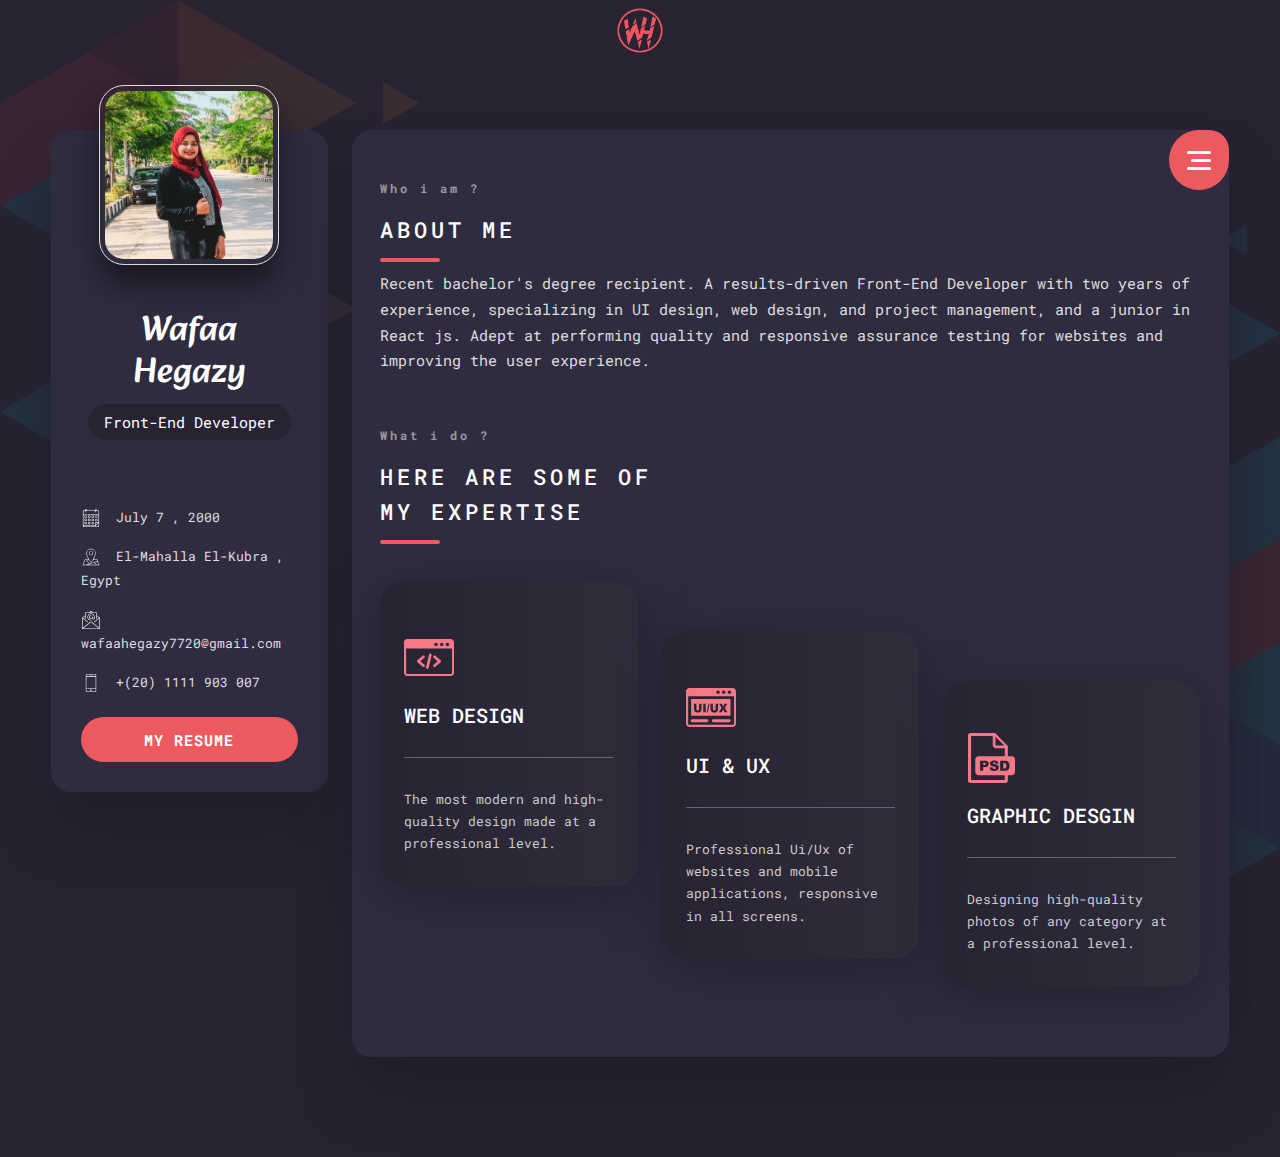
==== index.html @ aab4fcdc "first commit" ====
<!DOCTYPE html>
<html lang="">
<head>
    <meta charset="utf-8">
    <meta http-equiv="X-UA-Compatible" content="IE=edge" />
    <meta name="viewport" content="width=device-width, initial-scale=1, shrink-to-fit=no">
    <meta name="description" content="">
    <meta name="keyword" content="">
    <meta name="author" content="Wafaa Hegazy">
    <!--Page Name-->
    <title>Wafaa Hegazy | Home</title>
    <!--Page Icon-->
    <link rel="shortcut icon" href="images/logo.png" type="image/x-icon"/>
    <!--Bootstrap with RTL-->
    <!-- <link rel="stylesheet" href="css/lib/bootstrap.rtl.css"> -->
    <!--Bootstrap with LTR-->
    <link rel="stylesheet" href="css/lib/bootstrap.min.css">
    <!-- Bootstrap icons  -->
    <link rel="stylesheet" href="https://cdn.jsdelivr.net/npm/bootstrap-icons@1.7.2/font/bootstrap-icons.css">
    <!-- Fontawosome icons  -->
    <link rel="stylesheet" href="https://cdnjs.cloudflare.com/ajax/libs/font-awesome/6.1.1/css/all.min.css" integrity="sha512-KfkfwYDsLkIlwQp6LFnl8zNdLGxu9YAA1QvwINks4PhcElQSvqcyVLLD9aMhXd13uQjoXtEKNosOWaZqXgel0g==" crossorigin="anonymous" referrerpolicy="no-referrer" />    <!--Css Files & Libraries-->
    <!-- Font & Libraries  -->
    <link href="https://fonts.googleapis.com/css2?family=Alkatra:wght@400;500;600;700&family=Roboto+Mono:wght@100;200;300;400;500;600;700&display=swap" rel="stylesheet">
    <link rel="stylesheet" href="css//lib/animate.css">
    <link rel="stylesheet" href="css/lib/jquery.fancybox.css">
    <link rel="stylesheet" href="css/lib/swiper.min.css">
    <link rel="stylesheet" href="css/style.css">
    <link rel="stylesheet" href="css/media.css">
    <!--With LTR -->
    <!-- <link rel="stylesheet" href="css/style-ar.css"> -->
</head>
<body class="bg-triangles">

    <!--Start navs-container -->
    <nav class="navbar navbar-expand-lg navbar-fixed-top">
        <div class="container">
            <a class="navbar-brand m-auto" href="index.html">
                <img src="images/logo.png" class="logo filterPrimary" alt=""/>
            </a>
            <div id="modeSwitcher" class="me-4 ">
                <input type="checkbox" class="checkbox" id="chk" />
                <label class="label" for="chk">
                    <img src="images/icons/dark_mode.png" class="icon dark_mode_icon" alt=""/>
                    <img src="images/icons/light_mode.png" class="icon light_mode_icon" alt=""/>
                </label>
            </div>
        </div>
    </nav>

    <main>

        <!-- Start content-sec -->
        <section class="content-sec section">
            <div class="container-fluid">
                <div class="row">
                    <div class="col-lg-3">
                        <div class="side-nav box">
                            <div class="image-content">
                                <img src="images/profile-pic.jpg" class="profile-pic">
                            </div>
                            <div class="profile-info">
                                <h5 class="name">Wafaa Hegazy</h5>
                                <span class="job-title">Front-End Developer</span>
                                <div class="social-links">
                                    <a href="https://www.facebook.com/Wafaa.Muhmmed.77"  target="_blank"><i class="fab fa-facebook-f"></i></a>
                                    <a href="https://twitter.com/wafaahegazy77"  target="_blank"><i class="fab fa-twitter"></i></a>
                                    <a href="https://www.linkedin.com/in/wafaa-hegazy-7121a21aa/"  target="_blank"><i class="fab fa-linkedin-in"></i></a>
                                    <a href="https://wa.me/+2001061184925"  target="_blank"><i class="fab fa-whatsapp"></i></a>
                                </div>
                                <div class="personal-info mt-3">
                                    <div class="item">
                                        <img src="images/icons/calendar.svg"> <span>July 7 , 2000</span>
                                    </div>
                                    <div class="item">
                                        <img src="images/icons/location.svg"> <span>El-Mahalla El-Kubra , Egypt</span>
                                    </div>
                                    <a href="mailto:wafaahegazy7720@gmail.com" target="_blank" class="item">
                                        <img src="images/icons/email.svg"> <span>wafaahegazy7720@gmail.com</span>
                                    </a>
                                    <a href="tel: 01111903007"  target="_blank" class="item">
                                        <img src="images/icons/mobile-phone.svg"> <span>+(20) 1111 903 007</span>
                                    </a>
                                    <input value="MY RESUME" class="btn mt-4 btn-cv" onclick="window.open('images/cv/wafaa-hegazy.pdf'); return true;">
                                </div>
                            </div>
                        </div>
                    </div>
                    <div class="col-lg-9">
                        <div class="content-inner box">
                            <!--Menu-->
                            <div class="menu-container">
                                <!-- Toggler -->
                                <div class="circle-menu">
                                    <div class="hamburger">
                                        <div class="line"></div>
                                        <div class="line"></div>
                                        <div class="line"></div>
                                    </div>
                                </div>
                                <!-- menu -->
                                <div class="inner-menu js-menu">
                                    <ul class="nav">
                                        <li class="nav_item" ><a class="active" href="index.html">Home</a></li>
                                        <li class="nav_item" ><a href="skills.html">Skills</a></li>
                                        <li class="nav_item" ><a href="experience.html">Work Experience</a></li>
                                        <li class="nav_item" ><a href="portfolio.html">Portfolio</a></li>
                                    </ul>
                                </div>
                            </div>

                            <!--About-text-->
                            <div class="text-content">
                                <span class="small-title">Who i am ?</span>
                                <h3 class="title">About Me</h3>
                                <p class="p">
                                    Recent bachelor's degree recipient. A results-driven Front-End Developer with two years of experience, specializing in UI design, web design, and project management, and a junior in React js. Adept at performing quality and responsive assurance testing for websites and improving the user experience.
                                </p>
                            </div>

                            <!-- services_box -->
                            <div class="services_box text-content mt-5">
                                <span class="small-title">What i do ?</span>
                                <h3 class="title mb-5">here are some of <br> my expertise </h3>
                                <div class="row mt-4">
                                    <div class="col-lg-4">
                                        <div class="expertise_card">
                                            <div class="icon">
                                                <img src="images/icons/services-1.svg" class="icon" alt=""/>
                                            </div>
                                            <div class="text">
                                                <h6 class="card_title">WEB DESIGN</h6>
                                                <p class="det">
                                                    The most modern and high-quality design made at a professional level.
                                                </p>
                                            </div>
                                        </div>
                                    </div>
                                    <div class="col-lg-4">
                                        <div class="expertise_card">
                                            <div class="icon">
                                                <img src="images/icons/services-2.svg" class="icon" alt=""/>
                                            </div>
                                            <div class="text">
                                                <h6 class="card_title">UI & UX</h6>
                                                <p class="det">
                                                    Professional Ui/Ux of websites and mobile applications, responsive in all screens.
                                                </p>
                                            </div>
                                        </div>
                                    </div>
                                    <div class="col-lg-4">
                                        <div class="expertise_card">
                                            <div class="icon">
                                                <img src="images/icons/services-3.svg" class="icon" alt=""/>
                                                
                                            </div>
                                            <div class="text">
                                                <h6 class="card_title">Graphic Desgin</h6>
                                                <p class="det">
                                                    Designing high-quality photos of any category at a professional level.
                                                </p>
                                            </div>
                                        </div>
                                    </div>
                                </div>
                            </div>
                        </div>
                        
                    </div>
                </div>
            </div>
        </section>


    </main>


    <!--Scroll to top button-->
    <div class="progress-wrap ">
        <svg class="progress-circle svg-content" width="100%" height="100%" viewBox="-1 -1 102 102"><path d="M50,1 a49,49 0 0,1 0,98 a49,49 0 0,1 0,-98" style="transition: stroke-dashoffset 10ms linear 0s; stroke-dasharray: 307.919, 307.919; stroke-dashoffset: 220.587;"></path></svg>
    </div>

    <!--Js Files & Libraries-->
    <script src="js/lib/jquery4.js"></script>
    <script src="js/lib/popper.js"></script>
    <script src="js/lib/bootstrap.bundle.min.js"></script>
    <script src="js/lib/jquery.fancybox.js"></script>
    <script src="js/lib/swiper.js"></script>
    <script src="js/lib/wow.min.js"></script>
    <script src="js/lib/back-to-top.js"></script>
    <script src="js/main.js"></script>
</body>
</html>
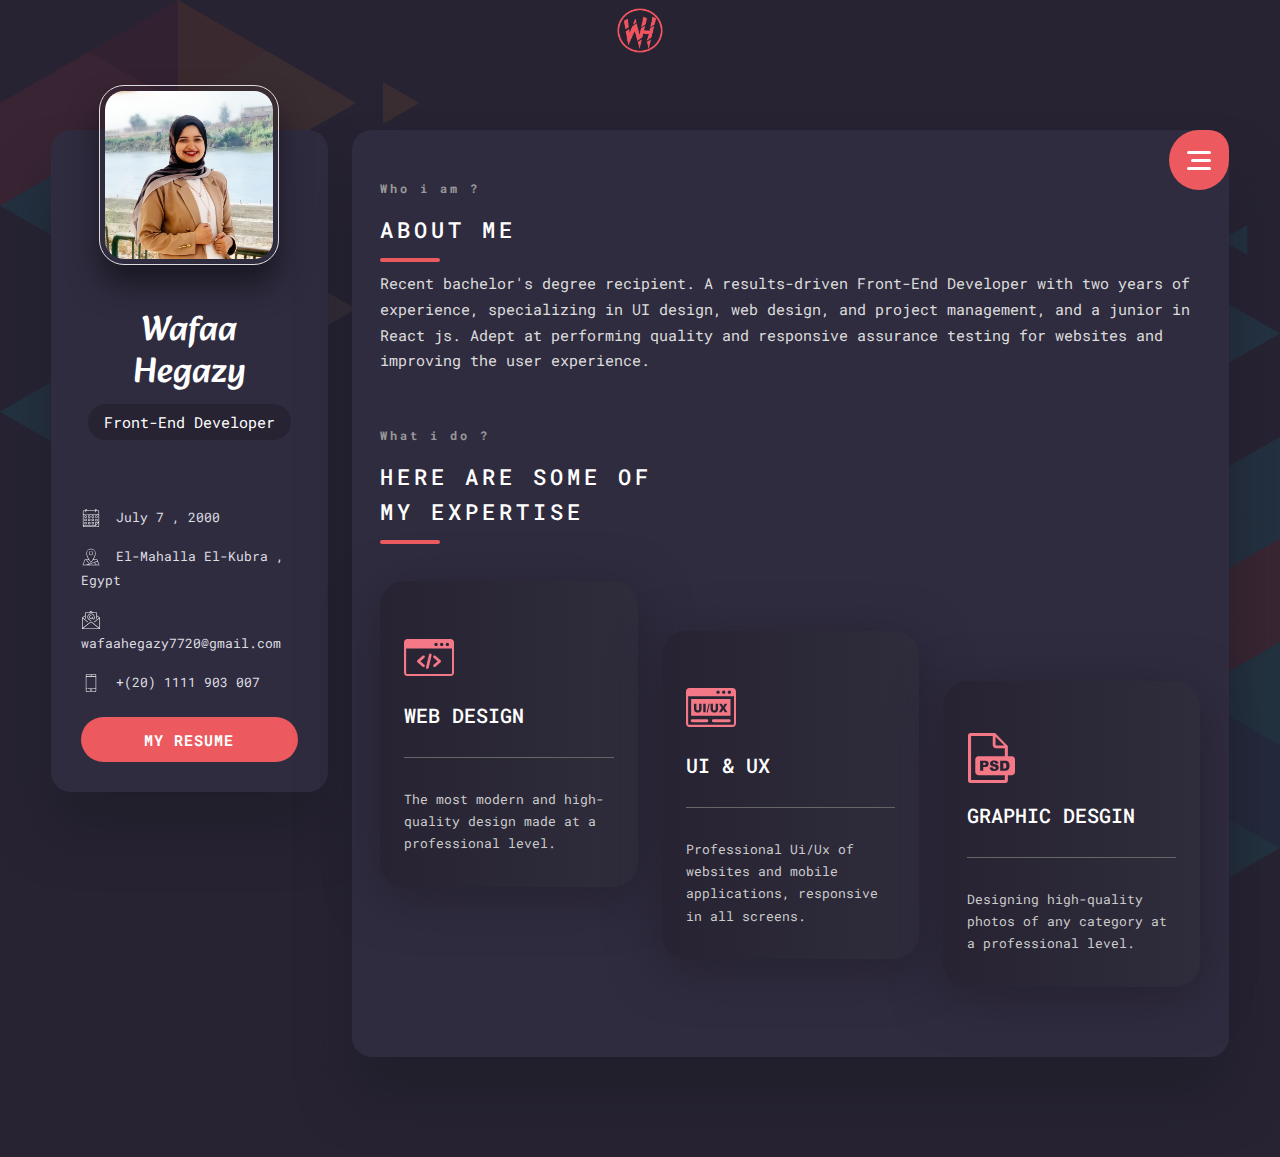
==== commit db886b7c: "loading page" ====
--- a/index.html
+++ b/index.html
@@ -37,13 +37,6 @@
             <a class="navbar-brand m-auto" href="index.html">
                 <img src="images/logo.png" class="logo filterPrimary" alt=""/>
             </a>
-            <div id="modeSwitcher" class="me-4 ">
-                <input type="checkbox" class="checkbox" id="chk" />
-                <label class="label" for="chk">
-                    <img src="images/icons/dark_mode.png" class="icon dark_mode_icon" alt=""/>
-                    <img src="images/icons/light_mode.png" class="icon light_mode_icon" alt=""/>
-                </label>
-            </div>
         </div>
     </nav>
 
@@ -180,6 +173,33 @@
         <svg class="progress-circle svg-content" width="100%" height="100%" viewBox="-1 -1 102 102"><path d="M50,1 a49,49 0 0,1 0,98 a49,49 0 0,1 0,-98" style="transition: stroke-dashoffset 10ms linear 0s; stroke-dasharray: 307.919, 307.919; stroke-dashoffset: 220.587;"></path></svg>
     </div>
 
+    <!-- loader-wrapper -->
+    <div id="loader-wrapper" class="loader-wrapper">
+        <div class="inner">
+            <div class="pl">
+                <div class="pl_dot"></div>
+                <div class="pl_dot"></div>
+                <div class="pl_dot"></div>
+                <div class="pl_dot"></div>
+                <div class="pl_dot"></div>
+                <div class="pl_dot"></div>
+                <div class="pl_dot"></div>
+                <div class="pl_dot"></div>
+                <div class="pl_dot"></div>
+                <div class="pl_dot"></div>
+                <div class="pl_dot"></div>
+                <div class="pl_dot"></div>
+                <div class="pl_text">
+                    <img src="images/logo.png" class="logo" alt=""/>
+                </div>
+            </div>
+        </div>
+        
+        <div class="loader-section section-left"></div>
+        <div class="loader-section section-right"></div>
+        
+      </div>
+
     <!--Js Files & Libraries-->
     <script src="js/lib/jquery4.js"></script>
     <script src="js/lib/popper.js"></script>
--- a/css/style.css
+++ b/css/style.css
@@ -1167,12 +1167,16 @@
 }
 
 .expertise_card:hover .icon {
-  -webkit-animation: pulse 1s infinite;
-          animation: pulse 1s infinite;
+  -webkit-animation: pulse 2s infinite;
+          animation: pulse 2s infinite;
 }
 
 .skill-card {
-  margin-bottom: 150px;
+  display: block;
+  margin: 0 auto 150px auto;
+  width: -webkit-fit-content;
+  width: -moz-fit-content;
+  width: fit-content;
 }
 
 .skill-card .progress-shape {
@@ -1410,7 +1414,7 @@
   background-size: contain;
   display: block;
   position: absolute;
-  top: 0;
+  top: 1px;
   inset-inline-start: 0;
 }
 
@@ -1475,7 +1479,6 @@
   font-size: 25px;
   -webkit-transition: all .3s linear;
   transition: all .3s linear;
-  opacity: .7;
   z-index: 99;
   text-transform: uppercase;
 }
@@ -1524,157 +1527,452 @@
 .portfolio_card:hover .proj_name {
   padding-top: 20px;
   color: var(--primary);
-  opacity: 1;
   letter-spacing: 3px;
 }
 
 /**********************************************
-    Start Edit pg-header
+    Start Edit loader-wrapper
 **********************************************/
-/**********************************************
-    Start Edit another Page 
-**********************************************/
+.loader-wrapper {
+  position: fixed;
+  top: 0;
+  left: 0;
+  width: 100%;
+  height: 100%;
+  z-index: 9999;
+  overflow: hidden;
+}
+
+.loader-wrapper .inner {
+  width: 100%;
+  height: 100%;
+  position: absolute;
+  top: 0;
+  right: 0;
+  display: -ms-grid;
+  display: grid;
+  place-items: center;
+  -webkit-transition: all 0.3s linear;
+  transition: all 0.3s linear;
+  /* Animations */
+}
+
+.loader-wrapper .inner .pl {
+  -webkit-box-shadow: 2em 0 2em rgba(0, 0, 0, 0.2) inset, -2em 0 2em rgba(255, 255, 255, 0.1) inset;
+          box-shadow: 2em 0 2em rgba(0, 0, 0, 0.2) inset, -2em 0 2em rgba(255, 255, 255, 0.1) inset;
+  display: -webkit-box;
+  display: -ms-flexbox;
+  display: flex;
+  -webkit-box-pack: center;
+      -ms-flex-pack: center;
+          justify-content: center;
+  -webkit-box-align: center;
+      -ms-flex-align: center;
+          align-items: center;
+  position: relative;
+  letter-spacing: 0.1em;
+  text-transform: uppercase;
+  -webkit-transform: rotateX(30deg) rotateZ(45deg);
+          transform: rotateX(30deg) rotateZ(45deg);
+  width: 15em;
+  height: 15em;
+  z-index: 99;
+  border-radius: 50%;
+  -webkit-transition: all 0.3s linear;
+  transition: all 0.3s linear;
+}
+
+.loader-wrapper .inner .pl .pl_text {
+  font-size: 0.75em;
+  max-width: 5rem;
+  position: relative;
+  text-shadow: 0 0 0.1em rgba(2, 2, 2, 0.5);
+  -webkit-transform: rotateZ(-45deg);
+          transform: rotateZ(-45deg);
+}
+
+.loader-wrapper .inner .pl .pl_text .logo {
+  width: 50px;
+  -o-object-fit: contain;
+     object-fit: contain;
+  -webkit-filter: var(--filterPrimary);
+          filter: var(--filterPrimary);
+}
+
+.loader-wrapper .inner .pl .pl_dot {
+  border-radius: 50%;
+  -webkit-animation-name: shadow;
+          animation-name: shadow;
+  -webkit-box-shadow: 0.1em 0.1em 0 0.1em black, 0.3em 0 0.3em rgba(0, 0, 0, 0.5);
+          box-shadow: 0.1em 0.1em 0 0.1em black, 0.3em 0 0.3em rgba(0, 0, 0, 0.5);
+  top: calc(50% - 0.75em);
+  left: calc(50% - 0.75em);
+  width: 1.5em;
+  height: 1.5em;
+  -webkit-animation-duration: 2s;
+          animation-duration: 2s;
+  -webkit-animation-iteration-count: infinite;
+          animation-iteration-count: infinite;
+  position: absolute;
+}
+
+.loader-wrapper .inner .pl .pl_dot::before, .loader-wrapper .inner .pl .pl_dot::after {
+  -webkit-animation-duration: 2s;
+          animation-duration: 2s;
+  -webkit-animation-iteration-count: infinite;
+          animation-iteration-count: infinite;
+  position: absolute;
+  content: "";
+  display: block;
+  left: 0;
+  width: inherit;
+  -webkit-transition: background-color #070708;
+  transition: background-color #070708;
+}
+
+.loader-wrapper .inner .pl .pl_dot::before {
+  -webkit-animation-name: pushInOut1;
+          animation-name: pushInOut1;
+  background-color: #454954;
+  border-radius: inherit;
+  -webkit-box-shadow: 0.05em 0 0.1em rgba(255, 255, 255, 0.2) inset;
+          box-shadow: 0.05em 0 0.1em rgba(255, 255, 255, 0.2) inset;
+  height: inherit;
+  z-index: 1;
+}
+
+.loader-wrapper .inner .pl .pl_dot::after {
+  -webkit-animation-name: pushInOut2;
+          animation-name: pushInOut2;
+  background-color: #f38a8d;
+  border-radius: 0.75em;
+  -webkit-box-shadow: 0.1em 0.3em 0.2em rgba(255, 255, 255, 0.4) inset, 0 -0.4em 0.2em #2e3138 inset, 0 -1em 0.25em rgba(0, 0, 0, 0.3) inset;
+          box-shadow: 0.1em 0.3em 0.2em rgba(255, 255, 255, 0.4) inset, 0 -0.4em 0.2em #2e3138 inset, 0 -1em 0.25em rgba(0, 0, 0, 0.3) inset;
+  bottom: 0;
+  -webkit-clip-path: polygon(0 75%, 100% 75%, 100% 100%, 0 100%);
+          clip-path: polygon(0 75%, 100% 75%, 100% 100%, 0 100%);
+  height: 3em;
+  -webkit-transform: rotate(-45deg);
+          transform: rotate(-45deg);
+  -webkit-transform-origin: 50% 2.25em;
+          transform-origin: 50% 2.25em;
+}
+
+.loader-wrapper .inner .pl .pl_dot:nth-child(1) {
+  -webkit-transform: rotate(0deg) translateX(5em) rotate(0deg);
+          transform: rotate(0deg) translateX(5em) rotate(0deg);
+  z-index: 5;
+}
+
+.loader-wrapper .inner .pl .pl_dot:nth-child(1), .loader-wrapper .inner .pl .pl_dot:nth-child(1):before, .loader-wrapper .inner .pl .pl_dot:nth-child(1):after {
+  -webkit-animation-delay: 0s;
+          animation-delay: 0s;
+}
+
+.loader-wrapper .inner .pl .pl_dot:nth-child(2) {
+  -webkit-transform: rotate(-30deg) translateX(5em) rotate(30deg);
+          transform: rotate(-30deg) translateX(5em) rotate(30deg);
+  z-index: 4;
+}
+
+.loader-wrapper .inner .pl .pl_dot:nth-child(2), .loader-wrapper .inner .pl .pl_dot:nth-child(2):before, .loader-wrapper .inner .pl .pl_dot:nth-child(2):after {
+  -webkit-animation-delay: -0.1666666667s;
+          animation-delay: -0.1666666667s;
+}
+
+.loader-wrapper .inner .pl .pl_dot:nth-child(3) {
+  -webkit-transform: rotate(-60deg) translateX(5em) rotate(60deg);
+          transform: rotate(-60deg) translateX(5em) rotate(60deg);
+  z-index: 3;
+}
+
+.loader-wrapper .inner .pl .pl_dot:nth-child(3), .loader-wrapper .inner .pl .pl_dot:nth-child(3):before, .loader-wrapper .inner .pl .pl_dot:nth-child(3):after {
+  -webkit-animation-delay: -0.3333333333s;
+          animation-delay: -0.3333333333s;
+}
+
+.loader-wrapper .inner .pl .pl_dot:nth-child(4) {
+  -webkit-transform: rotate(-90deg) translateX(5em) rotate(90deg);
+          transform: rotate(-90deg) translateX(5em) rotate(90deg);
+  z-index: 2;
+}
+
+.loader-wrapper .inner .pl .pl_dot:nth-child(4), .loader-wrapper .inner .pl .pl_dot:nth-child(4):before, .loader-wrapper .inner .pl .pl_dot:nth-child(4):after {
+  -webkit-animation-delay: -0.5s;
+          animation-delay: -0.5s;
+}
+
+.loader-wrapper .inner .pl .pl_dot:nth-child(5) {
+  -webkit-transform: rotate(-120deg) translateX(5em) rotate(120deg);
+          transform: rotate(-120deg) translateX(5em) rotate(120deg);
+  z-index: 1;
+}
+
+.loader-wrapper .inner .pl .pl_dot:nth-child(5), .loader-wrapper .inner .pl .pl_dot:nth-child(5):before, .loader-wrapper .inner .pl .pl_dot:nth-child(5):after {
+  -webkit-animation-delay: -0.6666666667s;
+          animation-delay: -0.6666666667s;
+}
+
+.loader-wrapper .inner .pl .pl_dot:nth-child(6) {
+  -webkit-transform: rotate(-150deg) translateX(5em) rotate(150deg);
+          transform: rotate(-150deg) translateX(5em) rotate(150deg);
+  z-index: 1;
+}
+
+.loader-wrapper .inner .pl .pl_dot:nth-child(6), .loader-wrapper .inner .pl .pl_dot:nth-child(6):before, .loader-wrapper .inner .pl .pl_dot:nth-child(6):after {
+  -webkit-animation-delay: -0.8333333333s;
+          animation-delay: -0.8333333333s;
+}
+
+.loader-wrapper .inner .pl .pl_dot:nth-child(7) {
+  -webkit-transform: rotate(-180deg) translateX(5em) rotate(180deg);
+          transform: rotate(-180deg) translateX(5em) rotate(180deg);
+  z-index: 2;
+}
+
+.loader-wrapper .inner .pl .pl_dot:nth-child(7), .loader-wrapper .inner .pl .pl_dot:nth-child(7):before, .loader-wrapper .inner .pl .pl_dot:nth-child(7):after {
+  -webkit-animation-delay: -1s;
+          animation-delay: -1s;
+}
+
+.loader-wrapper .inner .pl .pl_dot:nth-child(8) {
+  -webkit-transform: rotate(-210deg) translateX(5em) rotate(210deg);
+          transform: rotate(-210deg) translateX(5em) rotate(210deg);
+  z-index: 3;
+}
+
+.loader-wrapper .inner .pl .pl_dot:nth-child(8), .loader-wrapper .inner .pl .pl_dot:nth-child(8):before, .loader-wrapper .inner .pl .pl_dot:nth-child(8):after {
+  -webkit-animation-delay: -1.1666666667s;
+          animation-delay: -1.1666666667s;
+}
+
+.loader-wrapper .inner .pl .pl_dot:nth-child(9) {
+  -webkit-transform: rotate(-240deg) translateX(5em) rotate(240deg);
+          transform: rotate(-240deg) translateX(5em) rotate(240deg);
+  z-index: 4;
+}
+
+.loader-wrapper .inner .pl .pl_dot:nth-child(9), .loader-wrapper .inner .pl .pl_dot:nth-child(9):before, .loader-wrapper .inner .pl .pl_dot:nth-child(9):after {
+  -webkit-animation-delay: -1.3333333333s;
+          animation-delay: -1.3333333333s;
+}
+
+.loader-wrapper .inner .pl .pl_dot:nth-child(10) {
+  -webkit-transform: rotate(-270deg) translateX(5em) rotate(270deg);
+          transform: rotate(-270deg) translateX(5em) rotate(270deg);
+  z-index: 5;
+}
+
+.loader-wrapper .inner .pl .pl_dot:nth-child(10), .loader-wrapper .inner .pl .pl_dot:nth-child(10):before, .loader-wrapper .inner .pl .pl_dot:nth-child(10):after {
+  -webkit-animation-delay: -1.5s;
+          animation-delay: -1.5s;
+}
+
+.loader-wrapper .inner .pl .pl_dot:nth-child(11) {
+  -webkit-transform: rotate(-300deg) translateX(5em) rotate(300deg);
+          transform: rotate(-300deg) translateX(5em) rotate(300deg);
+  z-index: 6;
+}
+
+.loader-wrapper .inner .pl .pl_dot:nth-child(11), .loader-wrapper .inner .pl .pl_dot:nth-child(11):before, .loader-wrapper .inner .pl .pl_dot:nth-child(11):after {
+  -webkit-animation-delay: -1.6666666667s;
+          animation-delay: -1.6666666667s;
+}
+
+.loader-wrapper .inner .pl .pl_dot:nth-child(12) {
+  -webkit-transform: rotate(-330deg) translateX(5em) rotate(330deg);
+          transform: rotate(-330deg) translateX(5em) rotate(330deg);
+  z-index: 6;
+}
+
+.loader-wrapper .inner .pl .pl_dot:nth-child(12), .loader-wrapper .inner .pl .pl_dot:nth-child(12):before, .loader-wrapper .inner .pl .pl_dot:nth-child(12):after {
+  -webkit-animation-delay: -1.8333333333s;
+          animation-delay: -1.8333333333s;
+}
+
+@-webkit-keyframes shadow {
+  from {
+    -webkit-animation-timing-function: ease-in;
+            animation-timing-function: ease-in;
+    -webkit-box-shadow: 0.1em 0.1em 0 0.1em black, 0.3em 0 0.3em rgba(0, 0, 0, 0.3);
+            box-shadow: 0.1em 0.1em 0 0.1em black, 0.3em 0 0.3em rgba(0, 0, 0, 0.3);
+  }
+  25% {
+    -webkit-animation-timing-function: ease-out;
+            animation-timing-function: ease-out;
+    -webkit-box-shadow: 0.1em 0.1em 0 0.1em black, 0.8em 0 0.8em rgba(0, 0, 0, 0.5);
+            box-shadow: 0.1em 0.1em 0 0.1em black, 0.8em 0 0.8em rgba(0, 0, 0, 0.5);
+  }
+  50%, to {
+    -webkit-box-shadow: 0.1em 0.1em 0 0.1em black, 0.3em 0 0.3em rgba(0, 0, 0, 0.3);
+            box-shadow: 0.1em 0.1em 0 0.1em black, 0.3em 0 0.3em rgba(0, 0, 0, 0.3);
+  }
+}
+
+@keyframes shadow {
+  from {
+    -webkit-animation-timing-function: ease-in;
+            animation-timing-function: ease-in;
+    -webkit-box-shadow: 0.1em 0.1em 0 0.1em black, 0.3em 0 0.3em rgba(0, 0, 0, 0.3);
+            box-shadow: 0.1em 0.1em 0 0.1em black, 0.3em 0 0.3em rgba(0, 0, 0, 0.3);
+  }
+  25% {
+    -webkit-animation-timing-function: ease-out;
+            animation-timing-function: ease-out;
+    -webkit-box-shadow: 0.1em 0.1em 0 0.1em black, 0.8em 0 0.8em rgba(0, 0, 0, 0.5);
+            box-shadow: 0.1em 0.1em 0 0.1em black, 0.8em 0 0.8em rgba(0, 0, 0, 0.5);
+  }
+  50%, to {
+    -webkit-box-shadow: 0.1em 0.1em 0 0.1em black, 0.3em 0 0.3em rgba(0, 0, 0, 0.3);
+            box-shadow: 0.1em 0.1em 0 0.1em black, 0.3em 0 0.3em rgba(0, 0, 0, 0.3);
+  }
+}
+
+@-webkit-keyframes pushInOut1 {
+  from {
+    -webkit-animation-timing-function: ease-in;
+            animation-timing-function: ease-in;
+    background-color: #454954;
+    -webkit-transform: translate(0, 0);
+            transform: translate(0, 0);
+  }
+  25% {
+    -webkit-animation-timing-function: ease-out;
+            animation-timing-function: ease-out;
+    background-color: #EC595E;
+    -webkit-transform: translate(-71%, -71%);
+            transform: translate(-71%, -71%);
+  }
+  50%, to {
+    background-color: #454954;
+    -webkit-transform: translate(0, 0);
+            transform: translate(0, 0);
+  }
+}
+
+@keyframes pushInOut1 {
+  from {
+    -webkit-animation-timing-function: ease-in;
+            animation-timing-function: ease-in;
+    background-color: #454954;
+    -webkit-transform: translate(0, 0);
+            transform: translate(0, 0);
+  }
+  25% {
+    -webkit-animation-timing-function: ease-out;
+            animation-timing-function: ease-out;
+    background-color: #EC595E;
+    -webkit-transform: translate(-71%, -71%);
+            transform: translate(-71%, -71%);
+  }
+  50%, to {
+    background-color: #454954;
+    -webkit-transform: translate(0, 0);
+            transform: translate(0, 0);
+  }
+}
+
+@-webkit-keyframes pushInOut2 {
+  from {
+    -webkit-animation-timing-function: ease-in;
+            animation-timing-function: ease-in;
+    background-color: #454954;
+    -webkit-clip-path: polygon(0 75%, 100% 75%, 100% 100%, 0 100%);
+            clip-path: polygon(0 75%, 100% 75%, 100% 100%, 0 100%);
+  }
+  25% {
+    -webkit-animation-timing-function: ease-out;
+            animation-timing-function: ease-out;
+    background-color: #e87a7d;
+    -webkit-clip-path: polygon(0 25%, 100% 25%, 100% 100%, 0 100%);
+            clip-path: polygon(0 25%, 100% 25%, 100% 100%, 0 100%);
+  }
+  50%, to {
+    background-color: #454954;
+    -webkit-clip-path: polygon(0 75%, 100% 75%, 100% 100%, 0 100%);
+            clip-path: polygon(0 75%, 100% 75%, 100% 100%, 0 100%);
+  }
+}
+
+@keyframes pushInOut2 {
+  from {
+    -webkit-animation-timing-function: ease-in;
+            animation-timing-function: ease-in;
+    background-color: #454954;
+    -webkit-clip-path: polygon(0 75%, 100% 75%, 100% 100%, 0 100%);
+            clip-path: polygon(0 75%, 100% 75%, 100% 100%, 0 100%);
+  }
+  25% {
+    -webkit-animation-timing-function: ease-out;
+            animation-timing-function: ease-out;
+    background-color: #e87a7d;
+    -webkit-clip-path: polygon(0 25%, 100% 25%, 100% 100%, 0 100%);
+            clip-path: polygon(0 25%, 100% 25%, 100% 100%, 0 100%);
+  }
+  50%, to {
+    background-color: #454954;
+    -webkit-clip-path: polygon(0 75%, 100% 75%, 100% 100%, 0 100%);
+            clip-path: polygon(0 75%, 100% 75%, 100% 100%, 0 100%);
+  }
+}
+
+.loader-wrapper .loader-section {
+  position: fixed;
+  top: 0;
+  width: 51%;
+  height: 100%;
+  background: #1e1b27;
+  z-index: 10;
+}
+
+.loader-wrapper .loader-section.section-left {
+  left: 0;
+}
+
+.loader-wrapper .loader-section.section-right {
+  right: 0;
+}
+
+.no-js #loader-wrapper {
+  display: none;
+}
+
+/* Loaded styles */
+.loaded #loader-wrapper {
+  visibility: hidden;
+  -webkit-transform: translateY(-100%);
+          transform: translateY(-100%);
+  -webkit-transition: all 0.3s 1s ease-out;
+  transition: all 0.3s 1s ease-out;
+  pointer-events: none;
+}
+
+.loaded #loader-wrapper .inner .pl {
+  opacity: 0;
+  visibility: hidden;
+}
+
+.loaded #loader-wrapper .loader-section.section-left {
+  -webkit-transform: translateX(-100%);
+          transform: translateX(-100%);
+  -webkit-transition: all 0.7s 0.3s cubic-bezier(0.645, 0.045, 0.355, 1);
+  transition: all 0.7s 0.3s cubic-bezier(0.645, 0.045, 0.355, 1);
+}
+
+.loaded #loader-wrapper .loader-section.section-right {
+  -webkit-transform: translateX(100%);
+          transform: translateX(100%);
+  -webkit-transition: all 0.7s 0.3s cubic-bezier(0.645, 0.045, 0.355, 1);
+  transition: all 0.7s 0.3s cubic-bezier(0.645, 0.045, 0.355, 1);
+}
+
+.loaded #loader-wrapper .loader-section #loader {
+  opacity: 0;
+  -webkit-transition: all 0.3s ease-out;
+  transition: all 0.3s ease-out;
+}
+
 /**********************************************
     Start Edit Dark mode 
 **********************************************/
-.light_mode {
-  background-color: #f7f7f7;
-}
-
-.light_mode .content-sec .side-nav .profile-info .job-title,
-.light_mode .content-sec .side-nav .profile-info .personal-info .item span,
-.light_mode .content-sec .side-nav .profile-info .personal-info .item a,
-.light_mode .text-content .title,
-.light_mode .expertise_card .text .card_title,
-.light_mode .skill-card h6,
-.light_mode .timeline-centered .timeline-entry .timeline-entry-inner .timeline-label h2 {
-  color: #272333;
-}
-
-.light_mode .text-content .p,
-.light_mode .expertise_card .text .det,
-.light_mode .timeline-centered .timeline-entry .timeline-entry-inner .timeline-label .custom_ul .li {
-  color: #888;
-}
-
-.light_mode .content-sec .box {
-  background-color: #fff;
-}
-
-.light_mode .content-sec .side-nav .profile-info h5,
-.light_mode .content-sec .side-nav .profile-info .social-links a,
-.light_mode .skill-card p {
-  color: var(--primary);
-}
-
-.light_mode .content-sec .side-nav .profile-info .job-title,
-.light_mode .timeline-centered .timeline-entry .timeline-entry-inner .timeline-label,
-.light_mode .timeline-centered::before {
-  background-color: #f5f5f5;
-}
-
-.light_mode .timeline-centered .timeline-entry .timeline-entry-inner .timeline-icon {
-  -webkit-box-shadow: 0 0 0 5px #f5f5f5;
-          box-shadow: 0 0 0 5px #f5f5f5;
-}
-
-.light_mode .timeline-centered .timeline-entry .timeline-entry-inner .timeline-label::after {
-  border-color: transparent #f5f5f5 transparent transparent;
-}
-
-.light_mode .content-sec .box,
-.light_mode .portfolio_card {
-  -webkit-box-shadow: 0px 40px 50px #0001 !important;
-          box-shadow: 0px 40px 50px #0001 !important;
-}
-
-.light_mode .content-sec .side-nav .image-content img {
-  -webkit-box-shadow: 0px 20px 30px #0002 !important;
-          box-shadow: 0px 20px 30px #0002 !important;
-}
-
-.light_mode .content-sec .side-nav .profile-info .personal-info .item img {
-  -webkit-filter: var(--filterPrimary);
-          filter: var(--filterPrimary);
-}
-
-.light_mode .expertise_card {
-  background-image: -webkit-gradient(linear, left top, right top, from(#eee), color-stop(#f8f8f8), color-stop(#f7f7f7), to(#f5f5f5));
-  background-image: linear-gradient(to right, #eee, #f8f8f8, #f7f7f7, #f5f5f5);
-  -webkit-box-shadow: 0px 10px 50px rgba(32, 29, 42, 0.05) !important;
-          box-shadow: 0px 10px 50px rgba(32, 29, 42, 0.05) !important;
-}
-
-.light_mode .skill-card .bar {
-  border: 10px solid #eee;
-}
-
-.light_mode .timeline-centered .timeline-entry .timeline-entry-inner .timeline-icon.color-none {
-  background: #F1F1F1;
-  -webkit-box-shadow: 0 0 0 5px var(--primary);
-  box-shadow: 0 0 0 5px var(--primary);
-}
-
-#modeSwitcher {
-  display: none;
-}
-
-#modeSwitcher .icon {
-  width: 25px;
-  height: 25px;
-  -o-object-fit: contain;
-     object-fit: contain;
-  position: relative;
-  z-index: 5;
-}
-
-#modeSwitcher .checkbox {
-  opacity: 0;
-  position: absolute;
-}
-
-#modeSwitcher .checkbox:checked + .label {
-  background-color: #16141d;
-}
-
-#modeSwitcher .checkbox:checked + .label::before {
-  -webkit-transform: translateX(-44px);
-          transform: translateX(-44px);
-  background-color: var(--primary);
-}
-
-#modeSwitcher .label {
-  background-color: #ddd;
-  border-radius: 50px;
-  cursor: pointer;
-  display: -webkit-box;
-  display: -ms-flexbox;
-  display: flex;
-  -webkit-box-align: center;
-      -ms-flex-align: center;
-          align-items: center;
-  -webkit-box-pack: justify;
-      -ms-flex-pack: justify;
-          justify-content: space-between;
-  padding: 5px 13px;
-  margin: 0;
-  position: relative;
-  height: 45px;
-  width: 95px;
-}
-
-#modeSwitcher .label::before {
-  content: '';
-  width: 40px;
-  height: 40px;
-  border-radius: 50%;
-  background-color: #fff;
-  position: absolute;
-  top: 3px;
-  right: 6px;
-  -webkit-transition: -webkit-transform 0.3s linear;
-  transition: -webkit-transform 0.3s linear;
-  transition: transform 0.3s linear;
-  transition: transform 0.3s linear, -webkit-transform 0.3s linear;
-}
 /*# sourceMappingURL=style.css.map */--- a/css/media.css
+++ b/css/media.css
@@ -31,7 +31,14 @@
         width: 90%;
     }
 }
+@media(max-width:991px)
+{
+    .expertise_card {
+        margin-top: 0 !important;
+    }
+}
 /*=
+
 /*============================== Start small screen of mobile =========================*/
 @media(max-width:768px)
 {
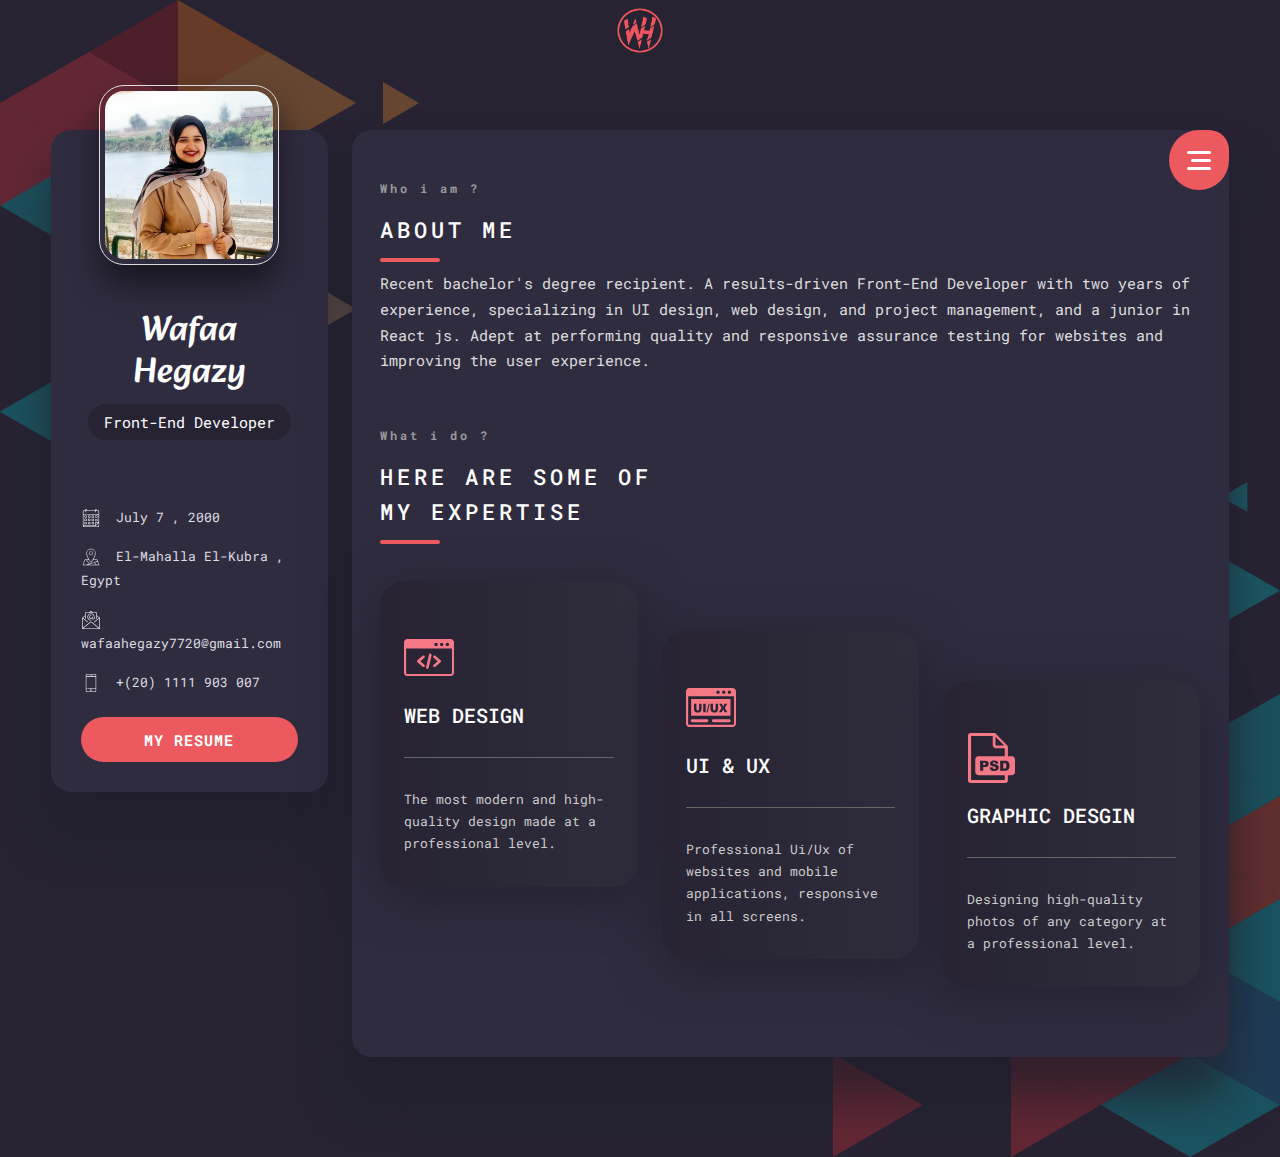
==== commit fcb9e0da: "add loader to all pages" ====
--- a/index.html
+++ b/index.html
@@ -198,7 +198,7 @@
         <div class="loader-section section-left"></div>
         <div class="loader-section section-right"></div>
         
-      </div>
+    </div>
 
     <!--Js Files & Libraries-->
     <script src="js/lib/jquery4.js"></script>
--- a/css/style.css
+++ b/css/style.css
@@ -186,8 +186,8 @@
   position: fixed;
   inset-inline-end: 20px;
   bottom: 20px;
-  height: 55px;
-  width: 55px;
+  height: 45px;
+  width: 45px;
   cursor: pointer;
   display: block;
   border-radius: 50px;
@@ -225,10 +225,10 @@
   -webkit-font-smoothing: antialiased;
   position: absolute;
   color: var(--primary);
-  left: 13px;
-  top: 13px;
-  height: 30px;
-  width: 30px;
+  left: 10.5px;
+  top: 9px;
+  height: 25px;
+  width: 25px;
   display: block;
   -webkit-filter: var(--filterPrimary);
           filter: var(--filterPrimary);
@@ -742,6 +742,10 @@
      object-fit: contain;
 }
 
+.bg-triangles {
+  position: relative;
+}
+
 .bg-triangles::before {
   content: '';
   width: 100%;
@@ -752,7 +756,7 @@
   background-repeat: no-repeat;
   background-size: inherit;
   position: absolute;
-  opacity: .09;
+  opacity: .3;
   top: 0;
   right: 0;
   bottom: 0;
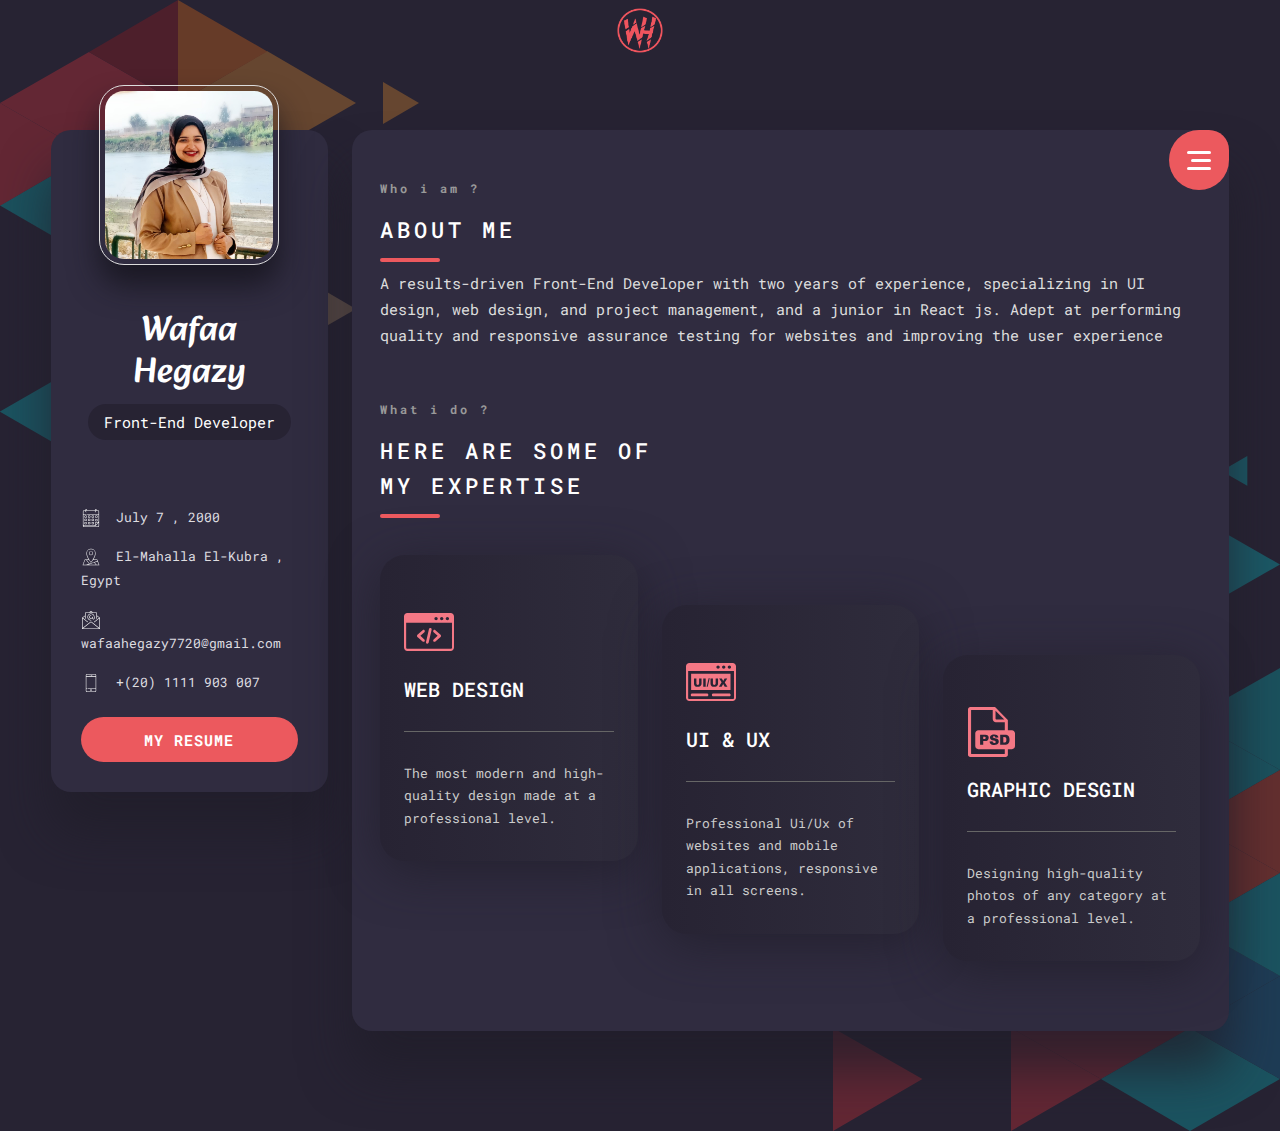
==== commit 8718a620: "updates" ====
--- a/index.html
+++ b/index.html
@@ -106,7 +106,9 @@
                                 <span class="small-title">Who i am ?</span>
                                 <h3 class="title">About Me</h3>
                                 <p class="p">
-                                    Recent bachelor's degree recipient. A results-driven Front-End Developer with two years of experience, specializing in UI design, web design, and project management, and a junior in React js. Adept at performing quality and responsive assurance testing for websites and improving the user experience.
+                                    A results-driven Front-End Developer with two years of experience, specializing in UI design, web design,
+                                    and project management, and a junior in React js. Adept at performing quality and responsive assurance
+                                    testing for websites and improving the user experience
                                 </p>
                             </div>
 
--- a/css/style.css
+++ b/css/style.css
@@ -789,6 +789,7 @@
 **********************************************/
 .content-sec {
   padding: 130px 0px 100px 0px;
+  overflow: unset;
 }
 
 .content-sec .container-fluid {
